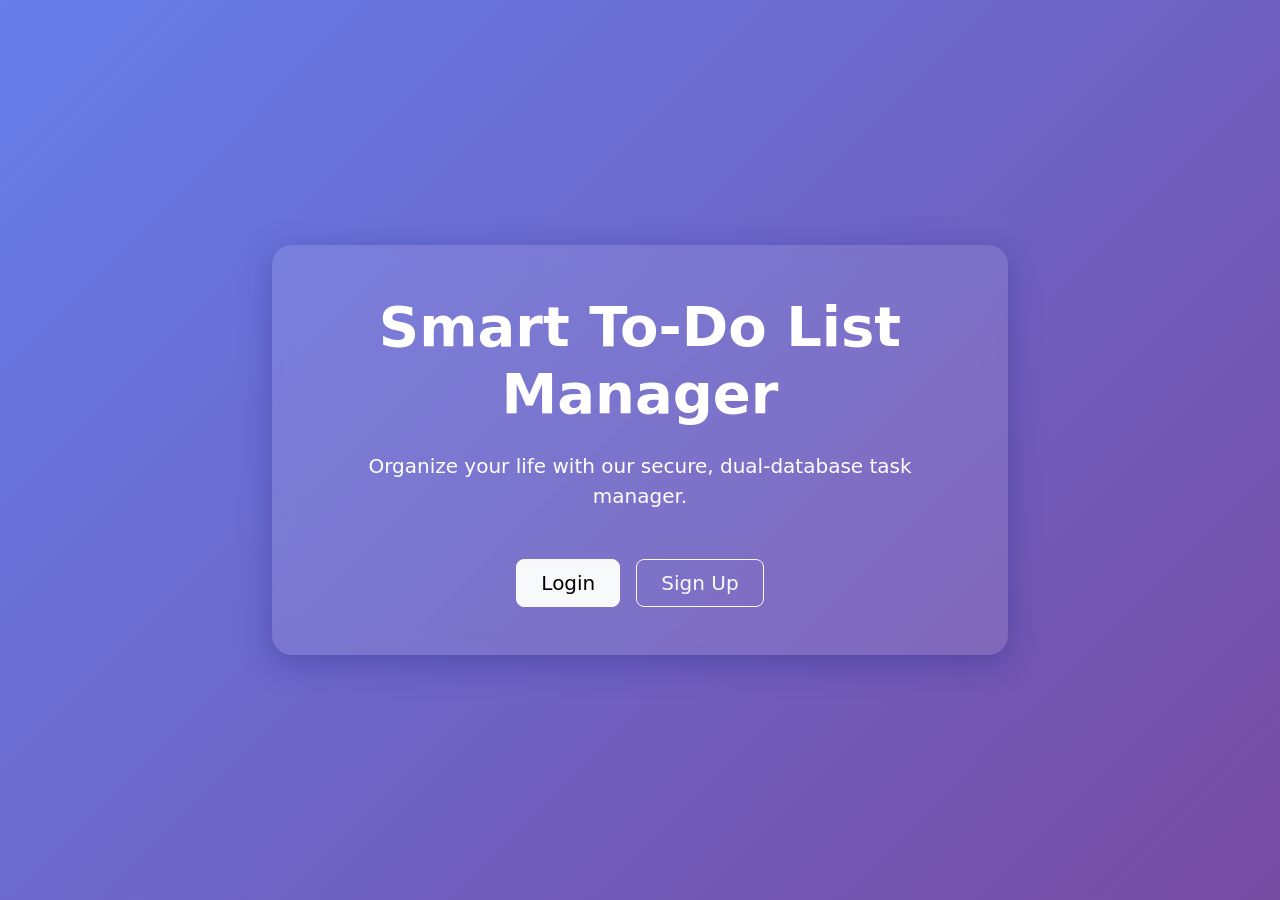
==== frontend/index.html @ 3d930e7e "first commit" ====
<!DOCTYPE html>
<html lang="en">
<head>
    <meta charset="UTF-8">
    <meta name="viewport" content="width=device-width, initial-scale=1.0">
    <title>Smart To-Do | Welcome</title>
    <link href="https://cdn.jsdelivr.net/npm/bootstrap@5.3.0/dist/css/bootstrap.min.css" rel="stylesheet">
    <style>
        body {
            background: linear-gradient(135deg, #667eea 0%, #764ba2 100%);
            height: 100vh;
            display: flex;
            align-items: center;
            justify-content: center;
            color: white;
        }
        .hero-card {
            background: rgba(255, 255, 255, 0.1);
            backdrop-filter: blur(10px);
            border-radius: 20px;
            padding: 3rem;
            text-align: center;
            box-shadow: 0 8px 32px 0 rgba(31, 38, 135, 0.37);
        }
    </style>
</head>
<body>
    <div class="container">
        <div class="row justify-content-center">
            <div class="col-md-8">
                <div class="hero-card">
                    <h1 class="display-4 fw-bold mb-4">Smart To-Do List Manager</h1>
                    <p class="lead mb-5">Organize your life with our secure, dual-database task manager.</p>
                    <div class="d-grid gap-3 d-sm-flex justify-content-sm-center">
                        <a href="login.html" class="btn btn-light btn-lg px-4 gap-3">Login</a>
                        <a href="signup.html" class="btn btn-outline-light btn-lg px-4">Sign Up</a>
                    </div>
                </div>
            </div>
        </div>
    </div>
</body>
</html>
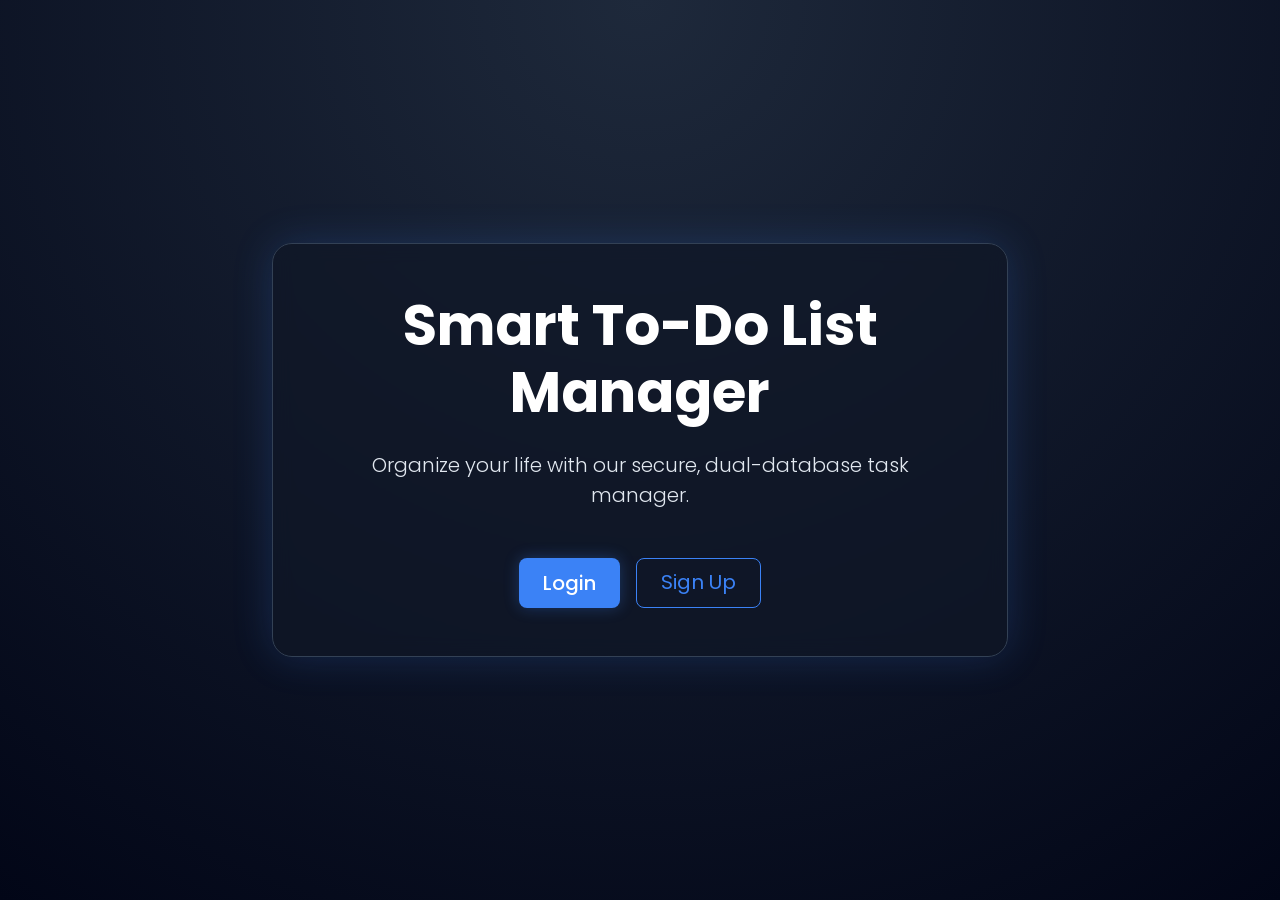
==== commit c3d71330: "first commit" ====
--- a/frontend/index.html
+++ b/frontend/index.html
@@ -5,26 +5,9 @@
     <meta name="viewport" content="width=device-width, initial-scale=1.0">
     <title>Smart To-Do | Welcome</title>
     <link href="https://cdn.jsdelivr.net/npm/bootstrap@5.3.0/dist/css/bootstrap.min.css" rel="stylesheet">
-    <style>
-        body {
-            background: linear-gradient(135deg, #667eea 0%, #764ba2 100%);
-            height: 100vh;
-            display: flex;
-            align-items: center;
-            justify-content: center;
-            color: white;
-        }
-        .hero-card {
-            background: rgba(255, 255, 255, 0.1);
-            backdrop-filter: blur(10px);
-            border-radius: 20px;
-            padding: 3rem;
-            text-align: center;
-            box-shadow: 0 8px 32px 0 rgba(31, 38, 135, 0.37);
-        }
-    </style>
+    <link rel="stylesheet" href="style.css">
 </head>
-<body>
+<body class="d-flex align-items-center justify-content-center">
     <div class="container">
         <div class="row justify-content-center">
             <div class="col-md-8">
@@ -32,8 +15,8 @@
                     <h1 class="display-4 fw-bold mb-4">Smart To-Do List Manager</h1>
                     <p class="lead mb-5">Organize your life with our secure, dual-database task manager.</p>
                     <div class="d-grid gap-3 d-sm-flex justify-content-sm-center">
-                        <a href="login.html" class="btn btn-light btn-lg px-4 gap-3">Login</a>
-                        <a href="signup.html" class="btn btn-outline-light btn-lg px-4">Sign Up</a>
+                        <a href="login.html" class="btn btn-primary btn-lg px-4 gap-3">Login</a>
+                        <a href="signup.html" class="btn btn-outline-primary btn-lg px-4">Sign Up</a>
                     </div>
                 </div>
             </div>
--- a/frontend/style.css
+++ b/frontend/style.css
@@ -0,0 +1,320 @@
+/* 1. Global Styles */
+@import url('https://fonts.googleapis.com/css2?family=Poppins:wght@300;400;500;600;700&display=swap');
+
+:root {
+    --bg-primary: #0f172a;
+    --bg-secondary: #1e293b;
+    --bg-card: #111827;
+    --primary-blue: #3b82f6;
+    --glow-blue: #60a5fa;
+    --text-main: #e2e8f0;
+    --text-muted: #94a3b8;
+    --border: #334155;
+    --success: #4ade80;
+    --danger: #ef4444;
+    --warning: #f59e0b;
+}
+
+body {
+    background: radial-gradient(circle at top, var(--bg-secondary), #020617);
+    color: var(--text-main);
+    font-family: 'Poppins', sans-serif;
+    min-height: 100vh;
+    margin: 0;
+    display: flex;
+    flex-direction: column;
+}
+
+/* Bootstrap Overrides */
+h1, h2, h3, h4, h5, h6 {
+    color: #fff;
+    font-weight: 600;
+}
+
+a {
+    text-decoration: none;
+    color: var(--primary-blue);
+    transition: all 0.3s ease;
+}
+
+a:hover {
+    color: var(--glow-blue);
+    text-shadow: 0 0 10px rgba(59, 130, 246, 0.5);
+}
+
+.text-muted {
+    color: var(--text-muted) !important;
+}
+
+.text-success {
+    color: var(--success) !important;
+}
+
+/* 2. Navbar */
+.navbar {
+    background: rgba(15, 23, 42, 0.7) !important;
+    backdrop-filter: blur(10px);
+    border-bottom: 1px solid var(--border);
+    box-shadow: 0 4px 20px rgba(0, 0, 0, 0.2);
+}
+
+.navbar-brand {
+    font-weight: 700;
+    color: var(--primary-blue) !important;
+    text-transform: uppercase;
+    letter-spacing: 1px;
+    text-shadow: 0 0 10px rgba(59, 130, 246, 0.4);
+}
+
+.navbar .btn-outline-light {
+    border-color: var(--border);
+    color: var(--text-muted);
+}
+
+.navbar .btn-outline-light:hover {
+    background-color: var(--primary-blue);
+    border-color: var(--primary-blue);
+    color: #fff;
+    box-shadow: 0 0 15px rgba(59, 130, 246, 0.4);
+}
+
+/* 3. Cards */
+.card {
+    background-color: var(--bg-card);
+    border: 1px solid rgba(59, 130, 246, 0.2);
+    border-radius: 12px;
+    box-shadow: 0 0 15px rgba(0, 0, 0, 0.5), 0 0 5px rgba(59, 130, 246, 0.1);
+    color: var(--text-main);
+    margin-bottom: 1.5rem;
+    transition: all 0.3s ease;
+}
+
+.card:hover {
+    transform: translateY(-5px);
+    box-shadow: 0 15px 30px rgba(0, 0, 0, 0.6), 0 0 20px rgba(59, 130, 246, 0.2);
+    border-color: rgba(59, 130, 246, 0.5);
+}
+
+.card-header {
+    background-color: rgba(59, 130, 246, 0.05);
+    border-bottom: 1px solid var(--border);
+    font-weight: 600;
+    color: var(--primary-blue);
+}
+
+/* Special Glow Cards */
+.card-glow-primary {
+    box-shadow: 0 0 20px rgba(59, 130, 246, 0.15);
+    border: 1px solid rgba(59, 130, 246, 0.3);
+}
+.card-glow-primary:hover {
+    box-shadow: 0 0 30px rgba(59, 130, 246, 0.4);
+    border-color: var(--primary-blue);
+}
+
+.card-glow-success {
+    box-shadow: 0 0 20px rgba(74, 222, 128, 0.15);
+    border: 1px solid rgba(74, 222, 128, 0.3);
+}
+.card-glow-success:hover {
+    box-shadow: 0 0 30px rgba(74, 222, 128, 0.4);
+    border-color: var(--success);
+}
+
+.card-glow-warning {
+    box-shadow: 0 0 20px rgba(245, 158, 11, 0.15);
+    border: 1px solid rgba(245, 158, 11, 0.3);
+}
+.card-glow-warning:hover {
+    box-shadow: 0 0 30px rgba(245, 158, 11, 0.4);
+    border-color: var(--warning);
+}
+
+/* 4. Buttons */
+.btn-primary {
+    background-color: var(--primary-blue);
+    border: none;
+    border-radius: 8px;
+    padding: 10px 20px;
+    font-weight: 500;
+    transition: all 0.3s ease;
+    box-shadow: 0 0 15px rgba(59, 130, 246, 0.3);
+}
+
+.btn-primary:hover {
+    background-color: var(--glow-blue);
+    box-shadow: 0 0 20px rgba(59, 130, 246, 0.7);
+    transform: translateY(-2px);
+}
+
+.btn-outline-primary {
+    color: var(--primary-blue);
+    border-color: var(--primary-blue);
+}
+
+.btn-outline-primary:hover {
+    background-color: var(--primary-blue);
+    box-shadow: 0 0 15px rgba(59, 130, 246, 0.4);
+}
+
+.btn-success {
+    background-color: var(--success);
+    border: none;
+    box-shadow: 0 0 10px rgba(74, 222, 128, 0.3);
+}
+
+.btn-danger {
+    background-color: var(--danger);
+    border: none;
+    box-shadow: 0 0 10px rgba(239, 68, 68, 0.3);
+}
+
+/* 5. Inputs */
+.form-control, .form-select {
+    background-color: #020617;
+    border: 1px solid var(--border);
+    color: var(--text-main);
+    border-radius: 6px;
+    padding: 10px;
+}
+
+.form-control:focus, .form-select:focus {
+    background-color: #020617;
+    border-color: var(--primary-blue);
+    color: var(--text-main);
+    box-shadow: 0 0 8px rgba(59, 130, 246, 0.6);
+}
+
+.form-control::placeholder {
+    color: var(--text-muted);
+    opacity: 0.7;
+}
+
+/* Fix for Date/Time picker icons in dark mode */
+input[type="date"]::-webkit-calendar-picker-indicator,
+input[type="time"]::-webkit-calendar-picker-indicator {
+    filter: invert(1);
+    cursor: pointer;
+}
+
+/* 6. Calendar */
+#calendar {
+    color: var(--text-main);
+}
+
+#calendar .bg-white {
+    background-color: var(--bg-card) !important; /* Override bootstrap bg-white */
+    border-color: var(--primary-blue) !important;
+    box-shadow: inset 0 0 15px rgba(59, 130, 246, 0.15);
+}
+
+#calendar .bg-light {
+    background-color: var(--bg-secondary) !important; /* Override bootstrap bg-light */
+    border: 1px solid var(--border);
+}
+
+#calendar .bg-light:hover {
+    background-color: #334155 !important;
+    transform: scale(1.05);
+    z-index: 10;
+}
+
+#calendar .text-dark {
+    color: var(--text-main) !important;
+}
+
+#calendar .text-muted {
+    color: var(--text-muted) !important;
+}
+
+/* 7. Task List */
+.task-card {
+    background: var(--bg-card);
+    border-left: 4px solid var(--primary-blue);
+}
+
+.completed-task {
+    text-decoration: line-through;
+    color: var(--text-muted);
+}
+
+.status-badge {
+    font-size: 0.75rem;
+    padding: 0.35em 0.65em;
+    border-radius: 4px;
+}
+
+.bg-warning {
+    background-color: rgba(245, 158, 11, 0.2) !important;
+    color: #f59e0b !important;
+    border: 1px solid rgba(245, 158, 11, 0.3);
+}
+
+.bg-success {
+    background-color: rgba(74, 222, 128, 0.2) !important;
+    color: var(--success) !important;
+    border: 1px solid rgba(74, 222, 128, 0.3);
+}
+
+/* Glowing Dots for Calendar & Legend */
+.rounded-circle.bg-success {
+    background-color: var(--success) !important;
+    box-shadow: 0 0 8px var(--success), 0 0 15px var(--success);
+}
+
+.rounded-circle.bg-primary {
+    background-color: var(--primary-blue) !important;
+    box-shadow: 0 0 8px var(--primary-blue), 0 0 15px var(--primary-blue);
+}
+
+.rounded-circle.bg-danger {
+    background-color: var(--danger) !important;
+    box-shadow: 0 0 8px var(--danger), 0 0 15px var(--danger);
+}
+
+/* 8. Profile Page & Auth Pages */
+.auth-card {
+    max-width: 400px;
+    width: 100%;
+    margin: auto;
+    padding: 2.5rem;
+    border-radius: 15px;
+    background: var(--bg-card);
+    box-shadow: 0 0 25px rgba(59, 130, 246, 0.3);
+    border: 1px solid var(--border);
+}
+
+.hero-card {
+    background: rgba(17, 24, 39, 0.7);
+    backdrop-filter: blur(10px);
+    border: 1px solid var(--border);
+    border-radius: 20px;
+    padding: 3rem;
+    text-align: center;
+    box-shadow: 0 0 40px rgba(59, 130, 246, 0.2);
+}
+
+/* 9. Animations */
+@keyframes fadeIn {
+    from { opacity: 0; transform: translateY(10px); }
+    to { opacity: 1; transform: translateY(0); }
+}
+
+body {
+    animation: fadeIn 0.5s ease-out;
+}
+
+/* 10. Responsive Styles */
+@media (max-width: 768px) {
+    .navbar-brand {
+        font-size: 1.2rem;
+    }
+    
+    .card-body {
+        padding: 1.25rem;
+    }
+    
+    .hero-card {
+        padding: 2rem;
+    }
+}
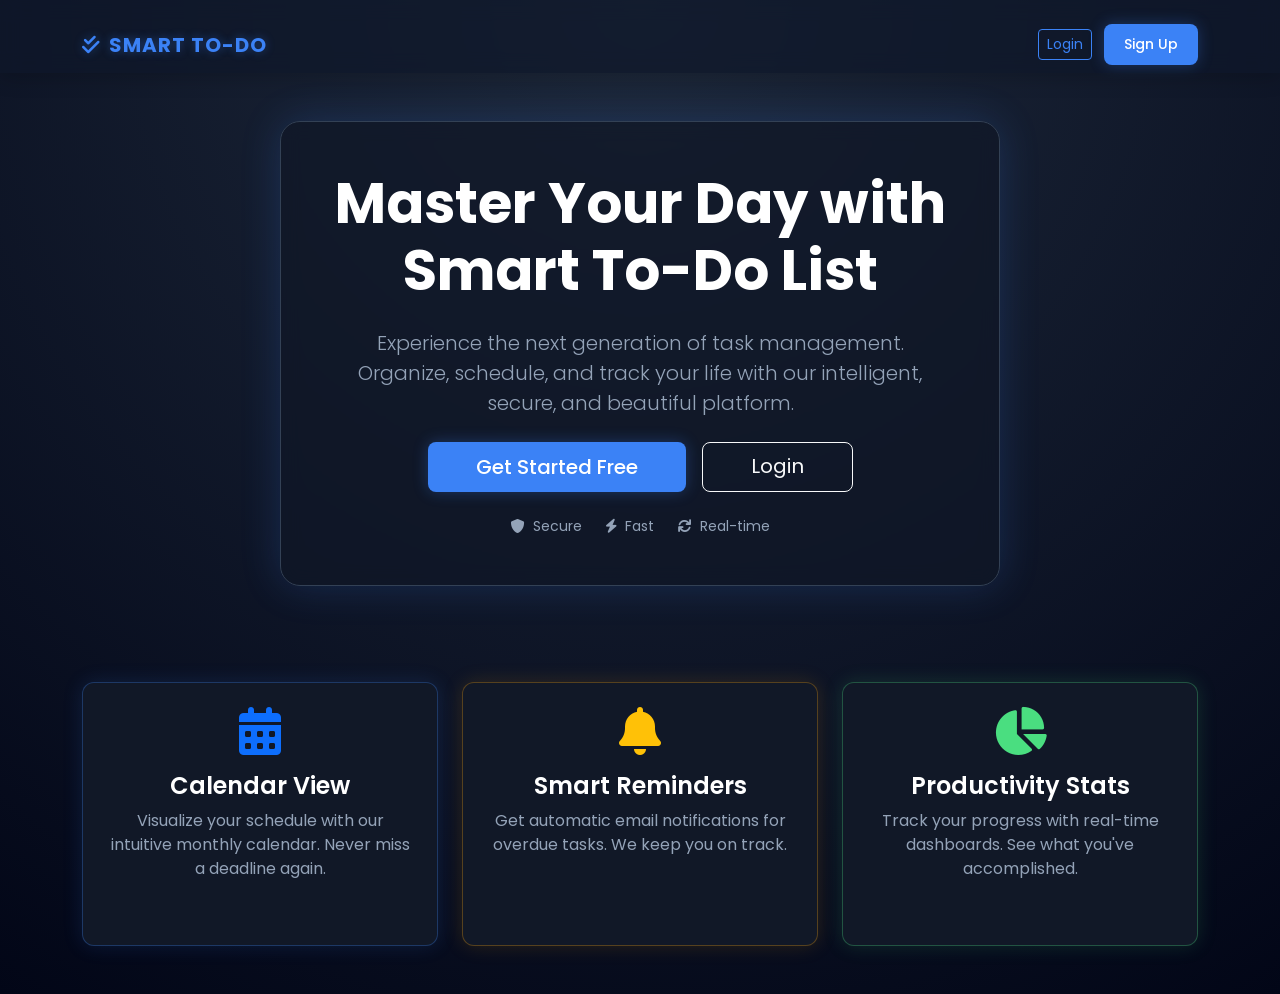
==== commit 3d44e0ea: "first commit" ====
--- a/frontend/index.html
+++ b/frontend/index.html
@@ -5,19 +5,73 @@
     <meta name="viewport" content="width=device-width, initial-scale=1.0">
     <title>Smart To-Do | Welcome</title>
     <link href="https://cdn.jsdelivr.net/npm/bootstrap@5.3.0/dist/css/bootstrap.min.css" rel="stylesheet">
+    <link rel="stylesheet" href="https://cdnjs.cloudflare.com/ajax/libs/font-awesome/6.0.0/css/all.min.css">
     <link rel="stylesheet" href="style.css">
 </head>
-<body class="d-flex align-items-center justify-content-center">
-    <div class="container">
-        <div class="row justify-content-center">
-            <div class="col-md-8">
-                <div class="hero-card">
-                    <h1 class="display-4 fw-bold mb-4">Smart To-Do List Manager</h1>
-                    <p class="lead mb-5">Organize your life with our secure, dual-database task manager.</p>
-                    <div class="d-grid gap-3 d-sm-flex justify-content-sm-center">
-                        <a href="login.html" class="btn btn-primary btn-lg px-4 gap-3">Login</a>
-                        <a href="signup.html" class="btn btn-outline-primary btn-lg px-4">Sign Up</a>
+<body class="d-flex flex-column min-vh-100">
+    <!-- Navbar -->
+    <nav class="navbar navbar-expand-lg navbar-dark mb-0 bg-transparent border-0">
+        <div class="container pt-3">
+            <span class="navbar-brand mb-0 h1"><i class="fas fa-check-double me-2"></i>Smart To-Do</span>
+            <div class="ms-auto">
+                <a href="login.html" class="btn btn-outline-primary btn-sm me-2">Login</a>
+                <a href="signup.html" class="btn btn-primary btn-sm">Sign Up</a>
+            </div>
+        </div>
+    </nav>
+
+    <!-- Hero Section -->
+    <div class="container flex-grow-1 d-flex align-items-center justify-content-center py-5">
+        <div class="row justify-content-center w-100">
+            <div class="col-lg-8 text-center">
+                <div class="hero-card mb-5">
+                    <h1 class="display-4 fw-bold mb-4">Master Your Day with Smart To-Do List</h1>
+                    <p class="lead mb-4 text-muted">
+                        Experience the next generation of task management. 
+                        Organize, schedule, and track your life with our intelligent, secure, and beautiful platform.
+                    </p>
+                    <div class="d-grid gap-3 d-sm-flex justify-content-sm-center mb-4">
+                        <a href="signup.html" class="btn btn-primary btn-lg px-5 gap-3">Get Started Free</a>
+                        <a href="login.html" class="btn btn-outline-light btn-lg px-5">Login</a>
                     </div>
+                    <div class="d-flex justify-content-center gap-4 text-muted small">
+                        <span><i class="fas fa-shield-alt me-1"></i> Secure</span>
+                        <span><i class="fas fa-bolt me-1"></i> Fast</span>
+                        <span><i class="fas fa-sync me-1"></i> Real-time</span>
+                    </div>
+                </div>
+            </div>
+        </div>
+    </div>
+
+    <!-- Features Grid -->
+    <div class="container pb-5">
+        <div class="row g-4">
+            <div class="col-md-4">
+                <div class="card h-100 card-glow-primary text-center p-4">
+                    <div class="mb-3">
+                        <i class="fas fa-calendar-alt fa-3x text-primary"></i>
+                    </div>
+                    <h4>Calendar View</h4>
+                    <p class="text-muted">Visualize your schedule with our intuitive monthly calendar. Never miss a deadline again.</p>
+                </div>
+            </div>
+            <div class="col-md-4">
+                <div class="card h-100 card-glow-warning text-center p-4">
+                    <div class="mb-3">
+                        <i class="fas fa-bell fa-3x text-warning"></i>
+                    </div>
+                    <h4>Smart Reminders</h4>
+                    <p class="text-muted">Get automatic email notifications for overdue tasks. We keep you on track.</p>
+                </div>
+            </div>
+            <div class="col-md-4">
+                <div class="card h-100 card-glow-success text-center p-4">
+                    <div class="mb-3">
+                        <i class="fas fa-chart-pie fa-3x text-success"></i>
+                    </div>
+                    <h4>Productivity Stats</h4>
+                    <p class="text-muted">Track your progress with real-time dashboards. See what you've accomplished.</p>
                 </div>
             </div>
         </div>
--- a/frontend/style.css
+++ b/frontend/style.css
@@ -306,8 +306,14 @@
 
 /* 10. Responsive Styles */
 @media (max-width: 768px) {
+    .navbar .container {
+        flex-direction: column;
+        gap: 10px;
+    }
+
     .navbar-brand {
         font-size: 1.2rem;
+        margin-right: 0;
     }
     
     .card-body {
@@ -315,6 +321,85 @@
     }
     
     .hero-card {
-        padding: 2rem;
-    }
-}+        padding: 2rem 1rem;
+        margin: 0 1rem;
+    }
+
+    .auth-card {
+        width: 90%;
+        padding: 1.5rem;
+    }
+
+    /* Toast mobile positioning */
+    .toast-container {
+        left: 10px;
+        right: 10px;
+        top: 10px;
+        display: flex;
+        flex-direction: column;
+        align-items: center;
+    }
+
+    .custom-toast {
+        width: 100%;
+        max-width: 100%;
+        justify-content: center;
+    }
+
+    /* Calendar mobile adjustments */
+    #calendar .p-2 {
+        padding: 0.25rem !important;
+        min-height: 45px !important;
+    }
+    
+    #calendar .small {
+        font-size: 0.7rem;
+    }
+
+    /* Ensure stacked inputs have spacing */
+    .form-control, .btn {
+        margin-bottom: 0; /* Let bootstrap gap handle it, or specific overrides */
+    }
+
+    /* Stats cards mobile optimization */
+    .col-4 .card h3 {
+        font-size: 1.2rem;
+        margin-bottom: 0.2rem;
+    }
+    
+    .col-4 .card small {
+        font-size: 0.65rem;
+    }
+}
+
+/* Toast Notifications */
+.toast-container {
+    position: fixed;
+    top: 20px;
+    right: 20px;
+    z-index: 1050;
+}
+
+.custom-toast {
+    background: rgba(15, 23, 42, 0.95);
+    backdrop-filter: blur(10px);
+    border-left: 4px solid var(--primary-blue);
+    color: var(--text-main);
+    padding: 15px 25px;
+    border-radius: 8px;
+    box-shadow: 0 5px 15px rgba(0, 0, 0, 0.3);
+    margin-bottom: 10px;
+    display: flex;
+    align-items: center;
+    gap: 12px;
+    transform: translateX(120%);
+    transition: transform 0.3s cubic-bezier(0.68, -0.55, 0.27, 1.55);
+}
+
+.custom-toast.show {
+    transform: translateX(0);
+}
+
+.custom-toast.success { border-color: var(--success); }
+.custom-toast.danger { border-color: var(--danger); }
+.custom-toast.warning { border-color: var(--warning); }
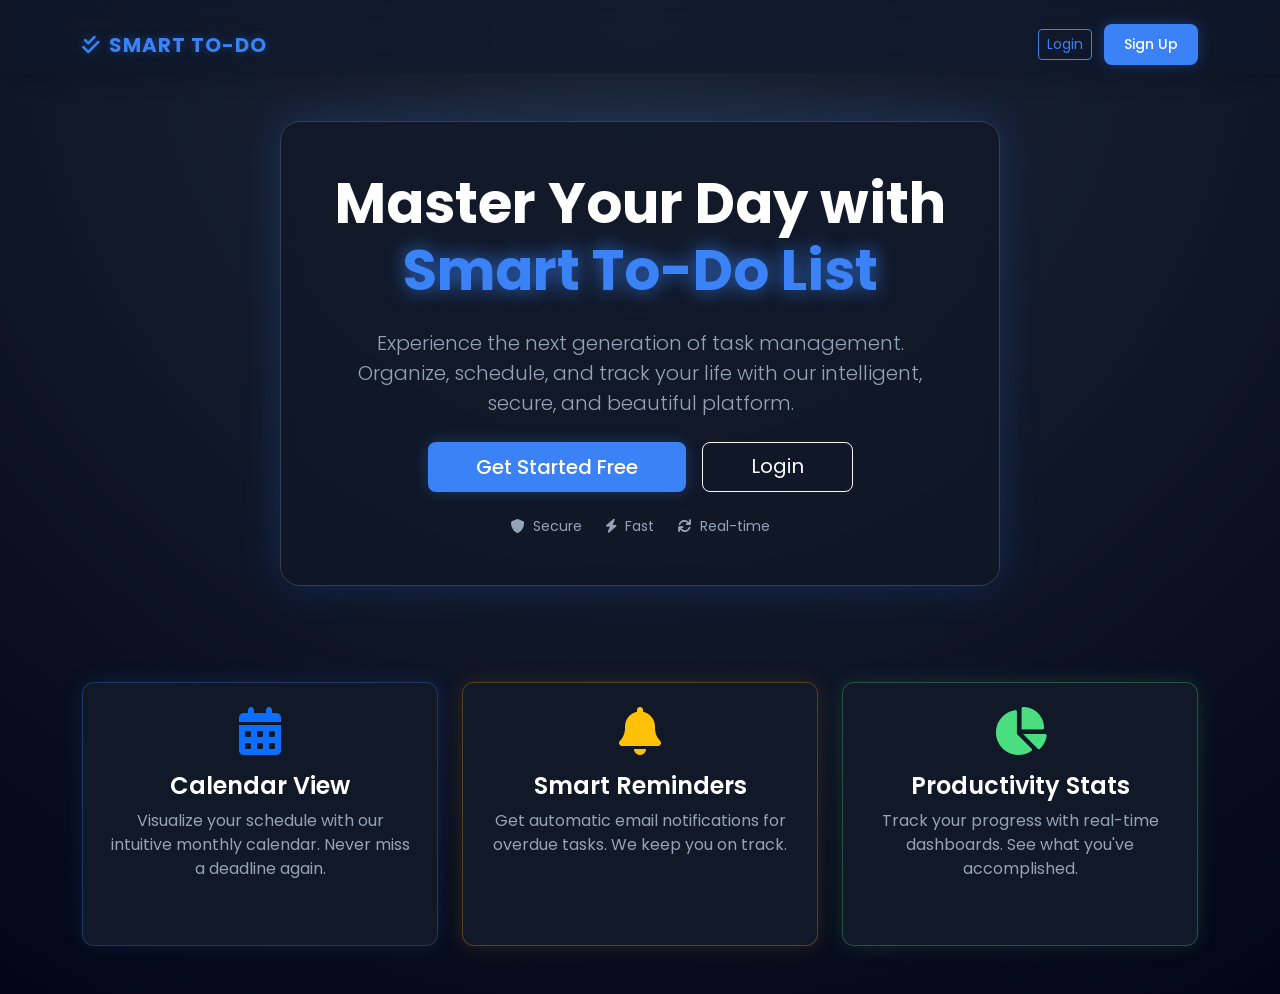
==== commit 949ce115: "first commit" ====
--- a/frontend/index.html
+++ b/frontend/index.html
@@ -25,7 +25,7 @@
         <div class="row justify-content-center w-100">
             <div class="col-lg-8 text-center">
                 <div class="hero-card mb-5">
-                    <h1 class="display-4 fw-bold mb-4">Master Your Day with Smart To-Do List</h1>
+                    <h1 class="display-4 fw-bold mb-4"><span class="text-white">Master Your Day with</span> <span class="text-glow-primary">Smart To-Do List</span></h1>
                     <p class="lead mb-4 text-muted">
                         Experience the next generation of task management. 
                         Organize, schedule, and track your life with our intelligent, secure, and beautiful platform.
--- a/frontend/style.css
+++ b/frontend/style.css
@@ -50,6 +50,11 @@
     color: var(--success) !important;
 }
 
+.text-glow-primary {
+    color: var(--primary-blue) !important;
+    text-shadow: 0 0 20px rgba(59, 130, 246, 0.8);
+}
+
 /* 2. Navbar */
 .navbar {
     background: rgba(15, 23, 42, 0.7) !important;
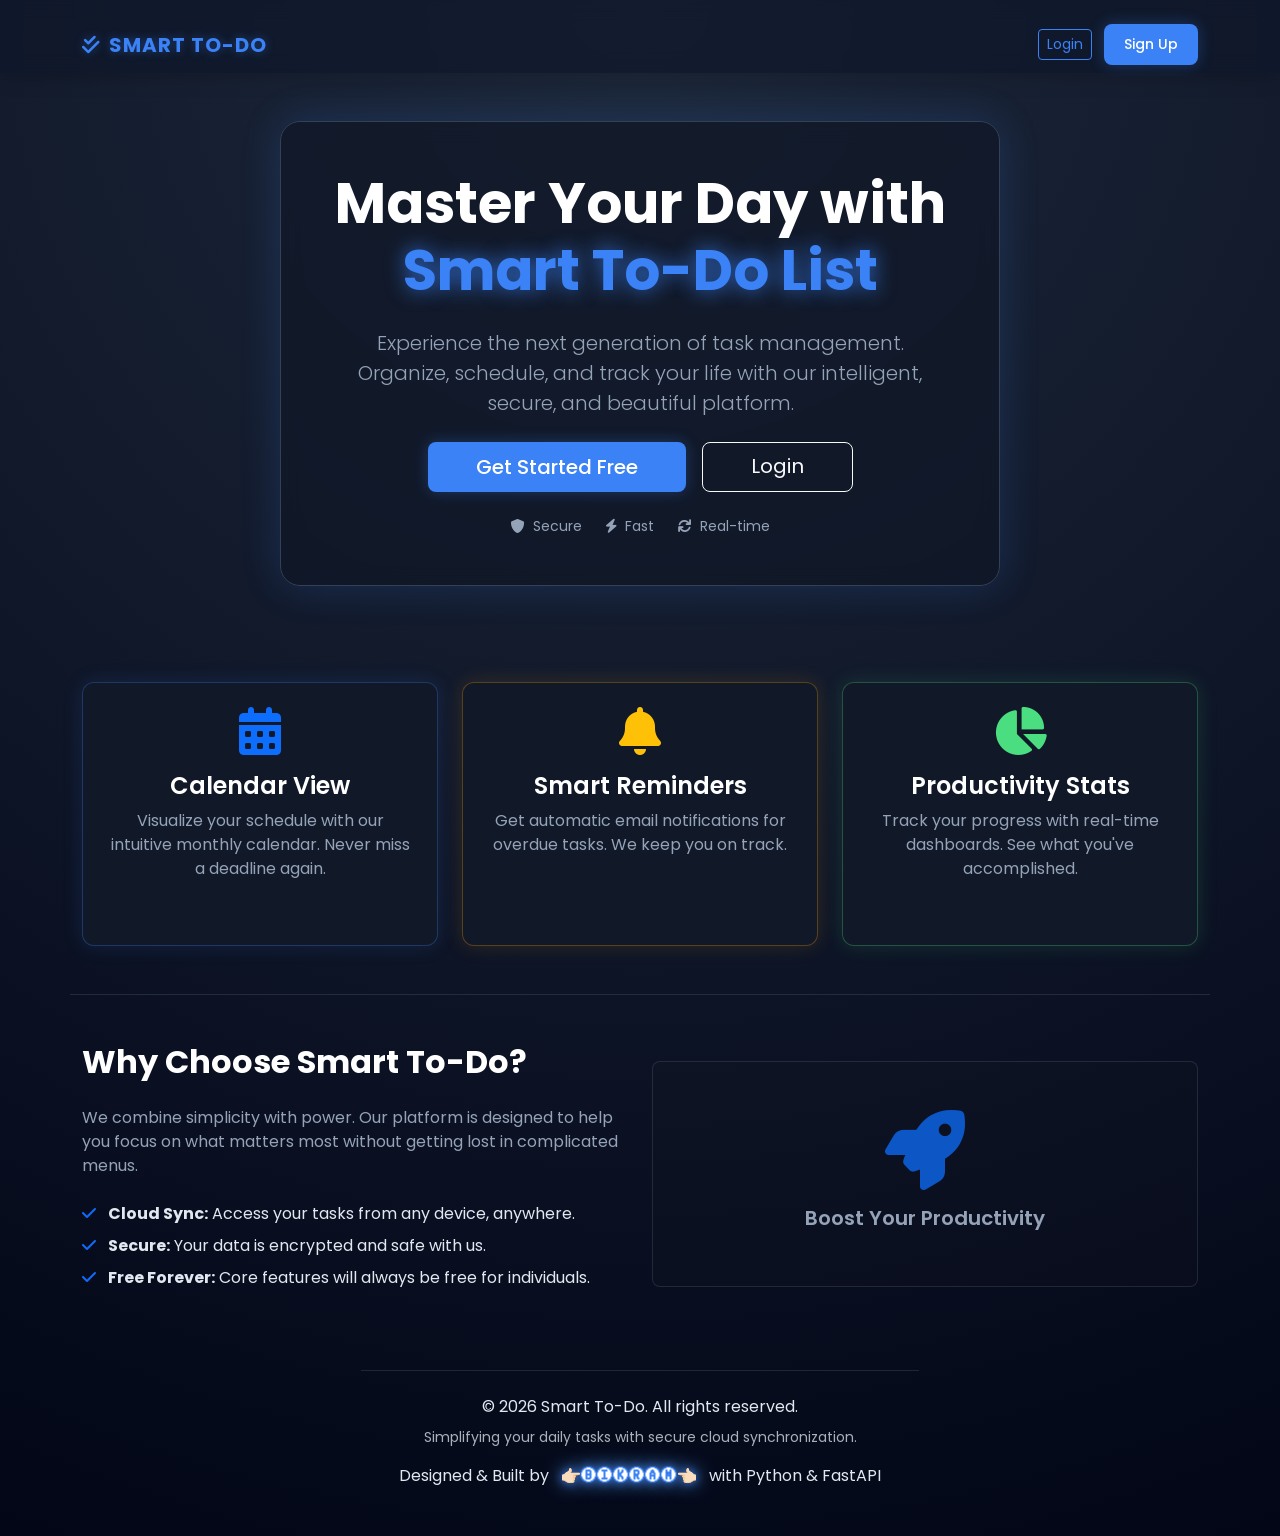
==== commit 304d5112: "first commit" ====
--- a/frontend/index.html
+++ b/frontend/index.html
@@ -4,6 +4,7 @@
     <meta charset="UTF-8">
     <meta name="viewport" content="width=device-width, initial-scale=1.0">
     <title>Smart To-Do | Welcome</title>
+    <link rel="icon" href="https://img.icons8.com/fluency/48/todo-list.png">
     <link href="https://cdn.jsdelivr.net/npm/bootstrap@5.3.0/dist/css/bootstrap.min.css" rel="stylesheet">
     <link rel="stylesheet" href="https://cdnjs.cloudflare.com/ajax/libs/font-awesome/6.0.0/css/all.min.css">
     <link rel="stylesheet" href="style.css">
@@ -21,7 +22,7 @@
     </nav>
 
     <!-- Hero Section -->
-    <div class="container flex-grow-1 d-flex align-items-center justify-content-center py-5">
+    <div class="container flex-grow-1 d-flex align-items-center justify-content-center py-3 py-lg-5">
         <div class="row justify-content-center w-100">
             <div class="col-lg-8 text-center">
                 <div class="hero-card mb-5">
@@ -76,5 +77,44 @@
             </div>
         </div>
     </div>
+
+    <!-- About Section -->
+    <div class="container py-5 border-top border-secondary border-opacity-25">
+        <div class="row align-items-center">
+            <div class="col-lg-6">
+                <h2 class="fw-bold mb-4">Why Choose Smart To-Do?</h2>
+                <p class="text-muted mb-4">
+                    We combine simplicity with power. Our platform is designed to help you focus on what matters most without getting lost in complicated menus.
+                </p>
+                <ul class="list-unstyled">
+                    <li class="mb-2"><i class="fas fa-check text-primary me-2"></i> <strong>Cloud Sync:</strong> Access your tasks from any device, anywhere.</li>
+                    <li class="mb-2"><i class="fas fa-check text-primary me-2"></i> <strong>Secure:</strong> Your data is encrypted and safe with us.</li>
+                    <li class="mb-2"><i class="fas fa-check text-primary me-2"></i> <strong>Free Forever:</strong> Core features will always be free for individuals.</li>
+                </ul>
+            </div>
+            <div class="col-lg-6 text-center mt-4 mt-lg-0">
+                <div class="p-5 rounded-3 bg-dark bg-opacity-10 border border-secondary border-opacity-25">
+                    <i class="fas fa-rocket fa-5x text-primary opacity-75"></i>
+                    <h5 class="mt-3 text-muted">Boost Your Productivity</h5>
+                </div>
+            </div>
+        </div>
+    </div>
+    
+    <div class="game-footer">
+        <div class="container d-flex flex-column align-items-center justify-content-center">
+            <hr class="w-50 border-secondary opacity-25 mb-4">
+            <p class="mb-2">&copy; 2026 Smart To-Do. All rights reserved.</p>
+            <p class="small mb-3 opacity-75">Simplifying your daily tasks with secure cloud synchronization.</p>
+            <div>
+                <span class="me-2">Designed &amp; Built by</span>
+                <a href="https://bikram-3-d-portfolio.vercel.app/" target="_blank" rel="noopener noreferrer">
+                    <span class="blue-glow-text">👉🏻🅑🅘🅚🅡🅐🅜👈🏻</span>
+                </a>
+                <span class="ms-2">with Python &amp; FastAPI</span>
+            </div>
+        </div>
+    </div>
+    <br><br>
 </body>
 </html>
--- a/frontend/style.css
+++ b/frontend/style.css
@@ -13,6 +13,7 @@
     --success: #4ade80;
     --danger: #ef4444;
     --warning: #f59e0b;
+    color-scheme: dark; /* Forces native date/time pickers to use dark mode */
 }
 
 body {
@@ -196,9 +197,16 @@
 }
 
 /* Fix for Date/Time picker icons in dark mode */
+input[type="date"], input[type="time"] {
+    cursor: pointer;
+    color: #ffffff !important;
+    color-scheme: dark;
+}
+
 input[type="date"]::-webkit-calendar-picker-indicator,
 input[type="time"]::-webkit-calendar-picker-indicator {
-    filter: invert(1);
+    filter: none;
+    transition: transform 0.2s ease, filter 0.2s ease;
     cursor: pointer;
 }
 
@@ -279,10 +287,10 @@
 
 /* 8. Profile Page & Auth Pages */
 .auth-card {
-    max-width: 400px;
+    max-width: 500px;
     width: 100%;
     margin: auto;
-    padding: 2.5rem;
+    padding: 3rem;
     border-radius: 15px;
     background: var(--bg-card);
     box-shadow: 0 0 25px rgba(59, 130, 246, 0.3);
@@ -312,13 +320,12 @@
 /* 10. Responsive Styles */
 @media (max-width: 768px) {
     .navbar .container {
-        flex-direction: column;
-        gap: 10px;
+        flex-direction: row;
+        align-items: center;
     }
 
     .navbar-brand {
-        font-size: 1.2rem;
-        margin-right: 0;
+        font-size: 1.1rem;
     }
     
     .card-body {
@@ -374,6 +381,12 @@
     
     .col-4 .card small {
         font-size: 0.65rem;
+    }
+
+    /* Index Page Mobile Typography */
+    .display-4 {
+        font-size: 2.2rem;
+        line-height: 1.2;
     }
 }
 
@@ -405,6 +418,76 @@
     transform: translateX(0);
 }
 
-.custom-toast.success { border-color: var(--success); }
-.custom-toast.danger { border-color: var(--danger); }
-.custom-toast.warning { border-color: var(--warning); }+.custom-toast.success { 
+    border-color: var(--success); 
+    box-shadow: 0 0 15px rgba(74, 222, 128, 0.2);
+}
+.custom-toast.danger { 
+    border-color: var(--danger); 
+    box-shadow: 0 0 15px rgba(239, 68, 68, 0.2);
+}
+.custom-toast.warning { 
+    border-color: var(--warning); 
+    box-shadow: 0 0 15px rgba(245, 158, 11, 0.2);
+}
+
+/* Styled Modals */
+.modal-content {
+    background-color: var(--bg-card);
+    border: 1px solid var(--primary-blue);
+    box-shadow: 0 0 30px rgba(59, 130, 246, 0.5);
+    color: var(--text-main);
+}
+
+.modal-header {
+    background: rgba(59, 130, 246, 0.1);
+    border-bottom: 1px solid var(--border);
+}
+
+.modal-footer {
+    background: rgba(15, 23, 42, 0.5);
+    border-top: 1px solid var(--border);
+}
+
+.btn-close {
+    filter: invert(1);
+}
+
+/* Modal Backdrop */
+.modal-backdrop {
+    background-color: #0f172a;
+}
+
+.modal-backdrop.show {
+    opacity: 0.85;
+}
+
+/* Hover effect for picker icons */
+input[type="date"]:hover::-webkit-calendar-picker-indicator,
+input[type="time"]:hover::-webkit-calendar-picker-indicator {
+    filter: drop-shadow(0 0 4px rgba(59, 130, 246, 0.8));
+    transform: scale(1.1);
+}
+
+/* Signature Styles */
+.blue-glow-text {
+    display: inline-block;
+    color: #ffffff;
+    -webkit-text-stroke: 1px var(--primary-blue);
+    text-shadow: 0 0 10px var(--primary-blue), 0 0 20px var(--glow-blue);
+    animation: zoomPulse 1.5s ease-in-out infinite alternate;
+}
+
+.blue-glow-text:hover {
+    animation: zoomPulse 0.5s ease-in-out infinite alternate, rainbow 2s linear infinite;
+}
+
+@keyframes zoomPulse {
+    0% { transform: scale(1); }
+    100% { transform: scale(1.15); }
+}
+
+@keyframes rainbow {
+    0% { filter: hue-rotate(0deg); }
+    100% { filter: hue-rotate(360deg); }
+}
